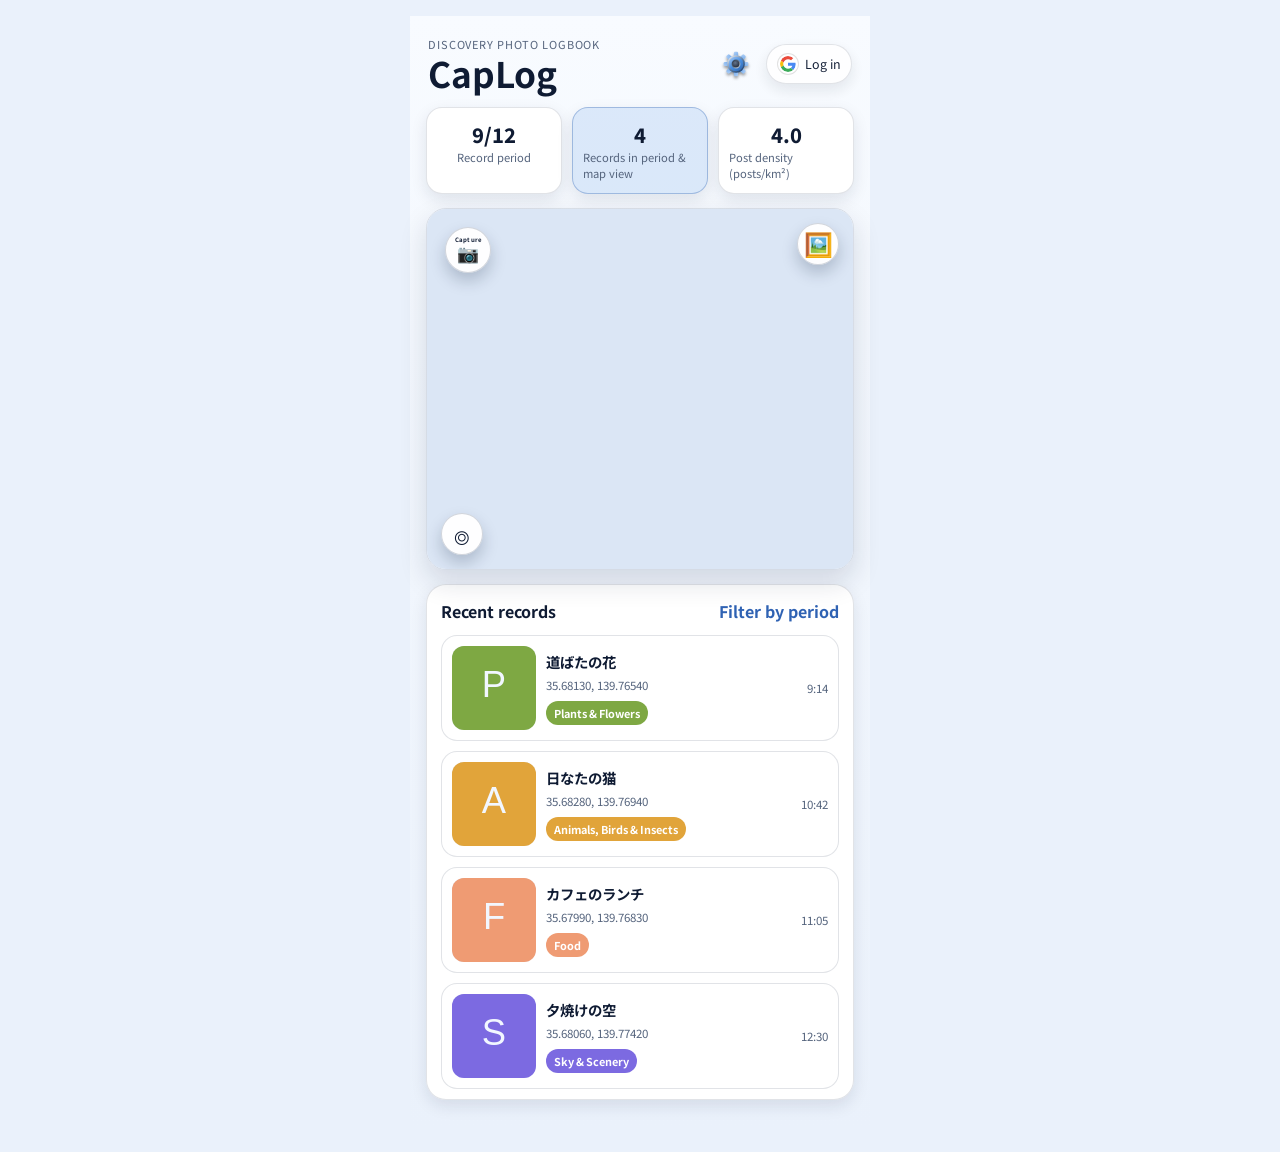
==== index.html @ c639ea31 "Add light/dark theme setting, 3D gear icon, and official Google logo - Colors moved into CSS variabl" ====
<!DOCTYPE html>
<html lang="ja">
  <head>
    <meta charset="UTF-8" />
    <meta name="viewport" content="width=device-width, initial-scale=1.0, maximum-scale=1.0, user-scalable=no, viewport-fit=cover" />
    <title>CapLog</title>
    <meta
      name="description"
      content="日常の発見をマップと写真で分類して残す"
    />
    <link rel="preconnect" href="https://fonts.googleapis.com" />
    <link rel="preconnect" href="https://fonts.gstatic.com" crossorigin />
    <link href="https://fonts.googleapis.com/css2?family=Noto+Sans+JP:wght@400;500;700;800&display=swap" rel="stylesheet" />
    <link
      rel="stylesheet"
      href="https://unpkg.com/leaflet@1.9.4/dist/leaflet.css"
      integrity="sha256-p4NxAoJBhIIN+hmNHrzRCf9tD/miZyoHS5obTRR9BMY="
      crossorigin=""
    />
    <link rel="stylesheet" href="styles.css" />
    <link rel="manifest" href="manifest.json" />
    <link rel="icon" type="image/png" sizes="32x32" href="icons/icon-32.png" />
    <link rel="apple-touch-icon" href="icons/icon-180.png" />
    <meta name="theme-color" content="#0a1220" />
    <script>
      // 選んだ配色を、画面が描かれる前に反映する（ちらつき防止）。app.js の設定からも使う
      window.caplogApplyTheme = function (pref) {
        var root = document.documentElement;
        if (pref === 'light' || pref === 'dark') root.setAttribute('data-theme', pref);
        else root.removeAttribute('data-theme');
        var dark = pref === 'dark' || (pref !== 'light' && window.matchMedia('(prefers-color-scheme: dark)').matches);
        var meta = document.querySelector('meta[name="theme-color"]');
        if (meta) meta.setAttribute('content', dark ? '#0a1220' : '#eaf1fb');
      };
      (function () {
        var pref = 'auto';
        try { pref = localStorage.getItem('caplog-theme') || 'auto'; } catch (e) {}
        window.caplogApplyTheme(pref);
        try {
          window.matchMedia('(prefers-color-scheme: dark)').addEventListener('change', function () {
            var p = 'auto';
            try { p = localStorage.getItem('caplog-theme') || 'auto'; } catch (e) {}
            window.caplogApplyTheme(p);
          });
        } catch (e) {}
      })();
    </script>
  </head>
  <body>
    <div class="app-shell">
      <header class="topbar">
        <div>
          <p class="eyebrow">発見撮影記録帳</p>
          <h1>CapLog</h1>
        </div>
        <div class="topbar-actions">
          <button id="settingsButton" class="icon-button" type="button" aria-label="設定を開く" title="設定">
            <svg class="gear" width="28" height="28" viewBox="0 0 24 24" aria-hidden="true">
              <defs>
                <linearGradient id="gearFace" gradientUnits="userSpaceOnUse" x1="4" y1="2" x2="20" y2="22">
                  <stop offset="0" style="stop-color: var(--gear-light)" />
                  <stop offset="0.5" style="stop-color: var(--gear-mid)" />
                  <stop offset="1" style="stop-color: var(--gear-dark)" />
                </linearGradient>
                <linearGradient id="gearRaised" gradientUnits="userSpaceOnUse" x1="6" y1="5" x2="18" y2="19">
                  <stop offset="0" stop-color="#ffffff" stop-opacity="0.85" />
                  <stop offset="1" stop-color="#000000" stop-opacity="0.35" />
                </linearGradient>
                <linearGradient id="gearSunken" gradientUnits="userSpaceOnUse" x1="9" y1="9" x2="15" y2="15">
                  <stop offset="0" stop-color="#000000" stop-opacity="0.5" />
                  <stop offset="1" stop-color="#ffffff" stop-opacity="0.7" />
                </linearGradient>
                <radialGradient id="gearHole" cx="0.4" cy="0.35" r="0.8">
                  <stop offset="0" style="stop-color: var(--gear-hole-light)" />
                  <stop offset="1" style="stop-color: var(--gear-hole-dark)" />
                </radialGradient>
              </defs>
              <g fill="url(#gearFace)">
                <rect x="10.2" y="1.4" width="3.6" height="5.4" rx="1.1" />
                <rect x="10.2" y="1.4" width="3.6" height="5.4" rx="1.1" transform="rotate(45 12 12)" />
                <rect x="10.2" y="1.4" width="3.6" height="5.4" rx="1.1" transform="rotate(90 12 12)" />
                <rect x="10.2" y="1.4" width="3.6" height="5.4" rx="1.1" transform="rotate(135 12 12)" />
                <rect x="10.2" y="1.4" width="3.6" height="5.4" rx="1.1" transform="rotate(180 12 12)" />
                <rect x="10.2" y="1.4" width="3.6" height="5.4" rx="1.1" transform="rotate(225 12 12)" />
                <rect x="10.2" y="1.4" width="3.6" height="5.4" rx="1.1" transform="rotate(270 12 12)" />
                <rect x="10.2" y="1.4" width="3.6" height="5.4" rx="1.1" transform="rotate(315 12 12)" />
                <circle cx="12" cy="12" r="7.6" />
              </g>
              <circle cx="12" cy="12" r="6.9" fill="none" stroke="url(#gearRaised)" stroke-width="1.2" />
              <circle cx="12" cy="12" r="3.3" fill="url(#gearHole)" stroke="url(#gearSunken)" stroke-width="1" />
            </svg>
          </button>
          <button id="googleLoginButton" class="google-button" type="button">
            <span class="google-mark" aria-label="Google logo">
              <svg class="google-mark-inner" viewBox="0 0 48 48" aria-hidden="true" focusable="false">
                <path fill="#EA4335" d="M24 9.5c3.54 0 6.71 1.22 9.21 3.6l6.85-6.85C35.9 2.38 30.47 0 24 0 14.62 0 6.51 5.38 2.56 13.22l7.98 6.19C12.43 13.72 17.74 9.5 24 9.5z" />
                <path fill="#4285F4" d="M46.98 24.55c0-1.57-.15-3.09-.38-4.55H24v9.02h12.94c-.58 2.96-2.26 5.48-4.78 7.18l7.73 6c4.51-4.18 7.09-10.36 7.09-17.65z" />
                <path fill="#FBBC05" d="M10.53 28.59c-.48-1.45-.76-2.99-.76-4.59s.27-3.14.76-4.59l-7.98-6.19C.92 16.46 0 20.12 0 24c0 3.88.92 7.54 2.56 10.78l7.97-6.19z" />
                <path fill="#34A853" d="M24 48c6.48 0 11.93-2.13 15.89-5.81l-7.73-6c-2.15 1.45-4.92 2.3-8.16 2.3-6.26 0-11.57-4.22-13.47-9.91l-7.98 6.19C6.51 42.62 14.62 48 24 48z" />
              </svg>
            </span>
            <span id="googleLoginText">ログイン</span>
          </button>
        </div>
      </header>

      <section class="summary-bar">
        <button id="dateRangeButton" class="summary-item summary-button" type="button" aria-label="期間を選択">
          <span id="dateRangeValue" class="value">9/12</span>
          <span class="label">記録期間</span>
        </button>
        <div class="summary-item accent">
          <span id="rangeCountValue" class="value">4</span>
          <span class="label">期間/地図中の数</span>
        </div>
        <div class="summary-item">
          <span id="densityValue" class="value">0.0</span>
          <span class="label">投稿密度 (件/km²)</span>
        </div>
      </section>

      <section class="map-panel">
        <div id="map" aria-label="発見マップ"></div>
        <button id="addRecordButton" class="fab" type="button" aria-label="新しい記録を追加" title="新しい記録を追加">
          <span id="addRecordLabel" class="fab-label" aria-hidden="true">撮影</span>
          <span class="fab-icon" aria-hidden="true">📷</span>
        </button>
        <button id="locateButton" class="locate-button" type="button" aria-label="現在地を表示" title="現在地を表示">
          <span aria-hidden="true">⌾</span>
        </button>
        <button id="albumButton" class="album-button" type="button" aria-label="アルバムから写真を選択" title="アルバムから写真を選択">
          <span aria-hidden="true">🖼️</span>
        </button>
        <input id="albumInput" class="hidden-file-input" type="file" accept="image/*" />
      </section>

      <section class="list-panel">
        <div class="section-header compact">
          <h2>最近の記録</h2>
          <button type="button" class="text-button">期間指定</button>
        </div>
        <div id="recordList" class="record-list" aria-live="polite"></div>
      </section>
    </div>

    <aside id="detailSheet" class="detail-sheet hidden" aria-live="polite" aria-label="記録詳細">
      <div class="detail-sheet-header">
        <button id="closeDetail" class="close-detail" type="button" aria-label="閉じる">×</button>
      </div>
      <img id="detailImage" class="detail-image" src="" alt="投稿の写真" />
      <div class="detail-content">
        <span id="detailCategoryBadge" class="record-badge detail-badge">カテゴリ</span>
        <h3 id="detailTitle">記録タイトル</h3>
        <p id="detailPlace" class="detail-place">場所</p>
        <div class="detail-meta">
          <span id="detailDate">2026/09/12</span>
          <span id="detailTime">12:30</span>
        </div>
        <p id="detailNotes" class="detail-notes">
          写真と位置情報を元に、投稿の種類と場所を記録しています。
        </p>
        <div class="detail-actions">
          <button id="editDetailButton" type="button" class="secondary-button">編集</button>
          <button id="deleteDetailButton" type="button" class="danger-button">削除</button>
        </div>
        <div id="detailEditForm" class="detail-edit-form hidden">
          <label class="field">
            <span id="detailCategoryLabel">種類</span>
            <select id="detailCategoryInput"></select>
          </label>
          <div class="datetime-location-row">
            <label class="field datetime-location-field">
              <span id="detailDateTimeLabel">撮影日時</span>
              <input id="detailDateTimeInput" type="datetime-local" />
            </label>
            <button id="useCurrentLocationForDetailButton" type="button" class="secondary-button datetime-location-button">現在位置を記録</button>
          </div>
          <p id="detailLocationStatusText" class="location-status hidden" role="status"></p>
          <div class="detail-edit-actions">
            <button id="updateDetailButton" type="button" class="primary-button">更新</button>
            <button id="cancelDetailEditButton" type="button" class="secondary-button">キャンセル</button>
          </div>
        </div>
      </div>
    </aside>

    <div id="recordModal" class="record-modal hidden" aria-modal="true" role="dialog" aria-labelledby="recordModalTitle">
      <div class="record-modal-card">
        <div class="record-modal-header">
          <h3 id="recordModalTitle">新しい投稿</h3>
          <button id="closeRecordModal" type="button" class="close-detail" aria-label="閉じる">×</button>
        </div>

        <form id="recordForm" class="record-form">
          <label class="field">
            <span>写真</span>
            <input id="photoInput" type="file" accept="image/*" capture="environment" />
            <img id="photoPreview" class="photo-preview hidden" src="" alt="撮影した写真のサムネイル" />
            <p id="locationHintText" class="location-hint">正確な位置情報が必要な場合は、端末のカメラアプリで撮影してから、地図上の🖼️ボタン(アルバムから選択)でその写真を選んでください。</p>
          </label>

          <label class="field">
            <span>種類</span>
            <select id="recordCategory">
              <option value="">種類を選択</option>
              <option value="plant">植物・花</option>
              <option value="animal">動物・鳥・虫</option>
              <option value="building">建物・看板</option>
              <option value="food">食べ物</option>
              <option value="vehicle">乗り物</option>
              <option value="scenery">空・風景</option>
              <option value="item">道具・小物</option>
            </select>
          </label>

          <div class="datetime-location-row">
            <label class="field datetime-location-field">
              <span>撮影日時</span>
              <input id="recordDateTime" type="datetime-local" />
            </label>
            <button id="useCurrentLocationForRecordButton" type="button" class="secondary-button datetime-location-button hidden">現在位置を記録</button>
          </div>
          <p id="locationStatusText" class="location-status hidden" role="status"></p>

          <div class="field">
            <span>保存先</span>
            <div class="drive-pill">Google Drive の CapLog フォルダー</div>
          </div>

          <button id="saveRecordButton" type="submit" class="primary-button">Drive に保存</button>
        </form>
      </div>
    </div>

    <div id="accountModal" class="record-modal hidden" aria-modal="true" role="dialog" aria-labelledby="accountModalTitle">
      <div class="record-modal-card">
        <div class="record-modal-header">
          <h3 id="accountModalTitle">アカウント</h3>
          <button id="closeAccountModal" type="button" class="close-detail" aria-label="閉じる">×</button>
        </div>

        <p id="accountModalEmail" class="account-email"></p>

        <div class="account-actions">
          <button id="switchAccountButton" type="button" class="secondary-button">アカウントを切り替え</button>
          <button id="signOutButton" type="button" class="danger-button">ログアウト</button>
        </div>
      </div>
    </div>

    <div id="dateRangeModal" class="record-modal hidden" aria-modal="true" role="dialog" aria-labelledby="dateRangeTitle">
      <div class="record-modal-card">
        <div class="record-modal-header">
          <h3 id="dateRangeTitle">期間を選択</h3>
          <button id="closeDateRangeModal" type="button" class="close-detail" aria-label="閉じる">×</button>
        </div>

        <form id="dateRangeForm" class="record-form">
          <label class="field">
            <span>開始日</span>
            <input id="startDateInput" type="text" inputmode="numeric" readonly aria-label="開始日" />
            <div id="startCalendar" class="date-calendar hidden" role="dialog" aria-label="開始日のカレンダー"></div>
          </label>

          <label class="field">
            <span>終了日</span>
            <input id="endDateInput" type="text" inputmode="numeric" readonly aria-label="終了日" />
            <div id="endCalendar" class="date-calendar hidden" role="dialog" aria-label="終了日のカレンダー"></div>
          </label>

          <button type="submit" class="primary-button">この期間で表示</button>
        </form>
      </div>
    </div>

    <div id="settingsModal" class="record-modal hidden" aria-modal="true" role="dialog" aria-labelledby="settingsTitle">
      <div class="record-modal-card settings-card">
        <div class="record-modal-header">
          <div>
            <p class="eyebrow">CapLog</p>
            <h3 id="settingsTitle">設定</h3>
          </div>
          <button id="closeSettingsModal" type="button" class="close-detail" aria-label="設定を閉じる">×</button>
        </div>

        <section class="settings-section language-section" aria-labelledby="languageSettingsTitle">
          <div class="section-header compact">
            <h4 id="languageSettingsTitle">言語/Language</h4>
            <select id="languageSelect" class="language-select" aria-label="言語/Language">
              <option value="ja">日本語</option>
              <option value="en">English</option>
            </select>
          </div>
        </section>

        <section class="settings-section" aria-labelledby="themeSettingsTitle">
          <div class="section-header compact">
            <h4 id="themeSettingsTitle">画面の配色</h4>
            <select id="themeSelect" class="language-select" aria-label="画面の配色">
              <option value="auto">自動（端末の設定に合わせる）</option>
              <option value="light">ライト</option>
              <option value="dark">ダーク</option>
            </select>
          </div>
        </section>

        <section class="settings-section" aria-labelledby="categorySettingsTitle">
          <div class="section-header compact">
            <h4 id="categorySettingsTitle">投稿の種類</h4>
            <span id="categoryCount" class="settings-count">7種類</span>
          </div>
          <div id="settingsCategoryList" class="settings-category-list"></div>
        </section>

        <form id="categoryForm" class="category-form">
          <label class="field">
            <span>新しい種類</span>
            <input id="categoryNameInput" type="text" maxlength="20" placeholder="例：段ボール" required />
          </label>
          <label class="color-field">
            <span>色</span>
            <input id="categoryColorInput" type="color" value="#4a8fe0" />
          </label>
          <button type="submit" class="primary-button">種類を追加</button>
        </form>

        <section class="settings-section install-section" aria-labelledby="installSettingsTitle">
          <h4 id="installSettingsTitle">デバイスへのインストール方法</h4>
          <p id="installDescription" class="install-description">下のQRコードをスマートフォンで読み取ってアクセスしてください。</p>
          <div class="qr-wrap">
            <img id="installQrCode" class="install-qr" src="" alt="アクセス先のQRコード" />
          </div>
          <p id="installUrl" class="install-url"></p>
          <div class="install-guide">
            <div class="install-guide-item">
              <strong id="androidInstallTitle">Android</strong>
              <p id="androidInstallText">Chromeでアクセスし、メニューから「ホーム画面に追加」または「アプリをインストール」を選択してください。</p>
            </div>
            <div class="install-guide-item">
              <strong id="iosInstallTitle">iPhone / iPad</strong>
              <p id="iosInstallText">Safariでアクセスし、共有ボタンから「ホーム画面に追加」を選択してください。</p>
            </div>
          </div>
        </section>
      </div>
    </div>

    <script src="https://accounts.google.com/gsi/client" async defer></script>
    <script
      src="https://unpkg.com/leaflet@1.9.4/dist/leaflet.js"
      integrity="sha256-20nQCchB9co0qIjJZRGuk2/Z9VM+kNiyxNV1lvTlZBo="
      crossorigin=""
    ></script>
    <script src="https://cdn.jsdelivr.net/npm/exifr@7.1.3/dist/lite.umd.js"></script>
    <script src="app.js"></script>
  </body>
</html>
---- styles.css ----
:root {
  --page-top: #eaf1fb;
  --page-bottom: #f6f9fd;
  --shell-top: #f8fbff;
  --shell-bottom: #eaf1fb;
  --surface: #ffffff;
  --surface-glass: rgba(255, 255, 255, 0.97);
  --input-bg: #eef3fa;
  --panel: #ffffff;
  --panel-strong: #e6edf8;
  --panel-accent: rgba(74, 143, 224, 0.16);
  --panel-accent-line: rgba(47, 98, 179, 0.35);
  --map-bg: #dbe6f5;
  --float-bg: rgba(255, 255, 255, 0.96);
  --float-line: rgba(15, 30, 60, 0.18);
  --float-hover: #cfe1fa;
  --float-shadow: 0 8px 16px rgba(15, 30, 60, 0.22);
  --photo-a: #d3e0f3;
  --photo-b: #eaf1fb;
  --link: #2f62b3;
  --close-bg: rgba(15, 30, 60, 0.08);
  --text: #0f1b33;
  --muted: #55647d;
  --line: rgba(15, 30, 60, 0.12);
  --green: #4a8fe0;
  --green-strong: #2f62b3;
  --green-soft: rgba(74, 143, 224, 0.22);
  --shadow: 0 12px 28px rgba(15, 30, 60, 0.14);
  --shadow-sm: 0 6px 16px rgba(15, 30, 60, 0.1);
  --sheet-shadow: 0 -14px 32px rgba(15, 30, 60, 0.22);
  --danger: #c4472f;
  --amber: #9a6500;
  --gear-light: #d6e8ff;
  --gear-mid: #4a8fe0;
  --gear-dark: #1f4f94;
  --gear-hole-light: #64748b;
  --gear-hole-dark: #111827;
  --scheme: light;
  --panel-radius: 20px;
  color-scheme: light dark;
}

/* 配色は、設定で「ライト」「ダーク」を選ぶとその配色に固定（data-theme）。「自動」は端末の設定に従う。
   ダークの色は2か所に同じものを書く必要があるので、変えるときは両方そろえる */
:root[data-theme='light'] {
  color-scheme: light;
}

:root[data-theme='dark'] {
  color-scheme: dark;
  --page-top: #0a1220;
  --page-bottom: #10203a;
  --shell-top: #0e1a2e;
  --shell-bottom: #0a1220;
  --surface: #14213a;
  --surface-glass: rgba(20, 33, 58, 0.97);
  --input-bg: #0a1220;
  --panel: rgba(26, 42, 71, 0.96);
  --panel-strong: #1a2a47;
  --panel-accent: rgba(47, 98, 179, 0.48);
  --panel-accent-line: rgba(96, 160, 240, 0.36);
  --map-bg: #203457;
  --float-bg: rgba(20, 33, 58, 0.94);
  --float-line: rgba(200, 220, 255, 0.2);
  --float-hover: #2f62b3;
  --float-shadow: 0 10px 20px rgba(0, 0, 0, 0.32);
  --photo-a: #2a4270;
  --photo-b: #12203a;
  --link: #8ec1ff;
  --close-bg: rgba(210, 225, 250, 0.1);
  --text: #f2f7ff;
  --muted: #9fb3d1;
  --line: rgba(200, 220, 255, 0.14);
  --green: #4a8fe0;
  --green-strong: #2f62b3;
  --green-soft: rgba(74, 143, 224, 0.3);
  --shadow: 0 18px 38px rgba(0, 0, 0, 0.28);
  --shadow-sm: 0 8px 20px rgba(0, 0, 0, 0.2);
  --sheet-shadow: 0 -22px 40px rgba(0, 0, 0, 0.42);
  --danger: #e56d53;
  --amber: #e1a43a;
  --gear-light: #eaf3ff;
  --gear-mid: #6aa9f0;
  --gear-dark: #2f62b3;
  --gear-hole-light: #94a3b8;
  --gear-hole-dark: #0b1220;
  --scheme: dark;
}

@media (prefers-color-scheme: dark) {
  :root:not([data-theme]) {
    --page-top: #0a1220;
    --page-bottom: #10203a;
    --shell-top: #0e1a2e;
    --shell-bottom: #0a1220;
    --surface: #14213a;
    --surface-glass: rgba(20, 33, 58, 0.97);
    --input-bg: #0a1220;
    --panel: rgba(26, 42, 71, 0.96);
    --panel-strong: #1a2a47;
    --panel-accent: rgba(47, 98, 179, 0.48);
    --panel-accent-line: rgba(96, 160, 240, 0.36);
    --map-bg: #203457;
    --float-bg: rgba(20, 33, 58, 0.94);
    --float-line: rgba(200, 220, 255, 0.2);
    --float-hover: #2f62b3;
    --float-shadow: 0 10px 20px rgba(0, 0, 0, 0.32);
    --photo-a: #2a4270;
    --photo-b: #12203a;
    --link: #8ec1ff;
    --close-bg: rgba(210, 225, 250, 0.1);
    --text: #f2f7ff;
    --muted: #9fb3d1;
    --line: rgba(200, 220, 255, 0.14);
    --green: #4a8fe0;
    --green-strong: #2f62b3;
    --green-soft: rgba(74, 143, 224, 0.3);
    --shadow: 0 18px 38px rgba(0, 0, 0, 0.28);
    --shadow-sm: 0 8px 20px rgba(0, 0, 0, 0.2);
    --sheet-shadow: 0 -22px 40px rgba(0, 0, 0, 0.42);
    --danger: #e56d53;
    --amber: #e1a43a;
    --gear-light: #eaf3ff;
    --gear-mid: #6aa9f0;
    --gear-dark: #2f62b3;
    --gear-hole-light: #94a3b8;
    --gear-hole-dark: #0b1220;
    --scheme: dark;
  }
}

* {
  box-sizing: border-box;
}

html {
  background: linear-gradient(180deg, var(--page-top) 0%, var(--page-bottom) 100%);
  overflow-x: hidden;
}

body {
  margin: 0;
  font-family: "Noto Sans JP", sans-serif;
  background: var(--page-top);
  color: var(--text);
  overflow-x: hidden;
}

button {
  font: inherit;
}

.app-shell {
  width: min(100%, 460px);
  min-height: 100vh;
  margin: 0 auto;
  padding: max(16px, env(safe-area-inset-top)) 16px max(28px, env(safe-area-inset-bottom));
  background: linear-gradient(180deg, var(--shell-top) 0%, var(--shell-bottom) 100%);
  display: flex;
  flex-direction: column;
  gap: 14px;
}

.app-shell > * {
  /* Flex items default to min-width: auto, which lets a child's own
     content (e.g. nested grid text) force it wider than the viewport
     instead of shrinking to fit. */
  min-width: 0;
}

.topbar {
  min-width: 0;
  display: grid;
  grid-template-columns: minmax(0, 1fr) minmax(0, auto);
  align-items: center;
  padding: 4px 2px 0;
}

.topbar > div:first-child {
  min-width: 0;
}

.topbar-actions {
  min-width: 0;
  flex: 0 1 auto;
  display: flex;
  align-items: center;
  gap: 8px;
}

.icon-button {
  width: 44px;
  height: 44px;
  border: none;
  border-radius: 0;
  background: transparent;
  color: var(--text);
  font-size: 1.2rem;
  line-height: 1;
  cursor: pointer;
}

/* 歯車アイコンの立体感（影）と、押した時の回転 */
.gear {
  display: block;
  margin: 0 auto;
  filter: drop-shadow(0 2px 1.5px rgba(0, 0, 0, 0.4));
  transition: transform 0.4s ease;
}

.icon-button:hover .gear,
.icon-button:focus-visible .gear {
  transform: rotate(45deg);
}

@media (prefers-reduced-motion: reduce) {
  .gear {
    transition: none;
  }
}

.icon-button:hover,
.icon-button:focus-visible {
  background: transparent;
  color: var(--link);
}

.eyebrow {
  margin: 0;
  font-size: 11px;
  letter-spacing: 0.08em;
  color: var(--muted);
  text-transform: uppercase;
}

h1 {
  min-width: 0;
  white-space: nowrap;
  margin: 2px 0 0;
  font-size: clamp(1.45rem, 4vw, 2.2rem);
  line-height: 1.1;
}

.google-button {
  flex: 0 1 auto;
  min-width: 0;
  border: 1px solid var(--line);
  background: var(--surface);
  color: var(--text);
  border-radius: 999px;
  padding: 8px 10px;
  display: inline-flex;
  align-items: center;
  gap: 6px;
  font-size: 0.78rem;
  white-space: nowrap;
  box-shadow: var(--shadow-sm);
}

#googleLoginText {
  min-width: 0;
  overflow: hidden;
  text-overflow: ellipsis;
}

.google-mark {
  width: 22px;
  height: 22px;
  display: inline-flex;
  align-items: center;
  justify-content: center;
  border-radius: 50%;
}

/* Google 公式の「G」ロゴ。暗い配色でも見えるように白い丸の上に置く */
.google-mark-inner {
  width: 100%;
  height: 100%;
  padding: 3px;
  border-radius: 50%;
  background: #fff;
  box-shadow: inset 0 0 0 1px rgba(0, 0, 0, 0.12);
}

.summary-bar {
  display: grid;
  grid-template-columns: repeat(3, minmax(0, 1fr));
  gap: 10px;
}

.summary-item {
  background: var(--panel);
  border: 1px solid var(--line);
  border-radius: 16px;
  padding: 12px 10px;
  display: flex;
  flex-direction: column;
  align-items: center;
  box-shadow: var(--shadow-sm);
}

.summary-button {
  border: 1px solid var(--line);
  background: var(--panel);
  color: var(--text);
  cursor: pointer;
}

.summary-item.accent {
  background: var(--panel-accent);
  border-color: var(--panel-accent-line);
}

.value {
  font-size: 1.25rem;
  font-weight: 800;
}

.label {
  font-size: 0.7rem;
  color: var(--muted);
}

.map-panel {
  position: relative;
  border-radius: var(--panel-radius);
  overflow: hidden;
  box-shadow: var(--shadow);
  border: 1px solid var(--line);
  min-height: 360px;
}

#map {
  height: 360px;
  width: 100%;
  background: var(--map-bg);
}

.leaflet-control-attribution {
  font-size: 10px;
}

.fab {
  position: absolute;
  left: 18px;
  top: 18px;
  width: 46px;
  height: 46px;
  border: 1px solid var(--float-line);
  border-radius: 50%;
  background: var(--float-bg);
  color: var(--text);
  line-height: 1;
  display: flex;
  flex-direction: column;
  align-items: center;
  justify-content: center;
  gap: 1px;
  padding: 0;
  box-shadow: var(--float-shadow);
  z-index: 500;
}

.fab-label {
  font-size: 6px;
  font-weight: 700;
  line-height: 1;
  letter-spacing: 0.01em;
  white-space: nowrap;
}

.fab-icon {
  display: block;
  font-size: 1.1rem;
  line-height: 1;
}

.fab:hover,
.fab:focus-visible {
  background: var(--float-hover);
}

.locate-button {
  position: absolute;
  left: 14px;
  bottom: 14px;
  width: 42px;
  height: 42px;
  border: 1px solid var(--float-line);
  border-radius: 50%;
  background: var(--float-bg);
  color: var(--text);
  font-size: 1.6rem;
  line-height: 1;
  display: flex;
  align-items: center;
  justify-content: center;
  padding: 0;
  box-shadow: var(--float-shadow);
  z-index: 500;
}

.locate-button:hover,
.locate-button:focus-visible {
  background: var(--float-hover);
}

.album-button {
  position: absolute;
  right: 14px;
  top: 14px;
  width: 42px;
  height: 42px;
  border: 1px solid var(--float-line);
  border-radius: 50%;
  background: var(--float-bg);
  color: var(--text);
  font-size: 1.45rem;
  line-height: 1;
  display: flex;
  align-items: center;
  justify-content: center;
  padding: 0;
  box-shadow: var(--float-shadow);
  z-index: 500;
}

.album-button:hover,
.album-button:focus-visible {
  background: var(--float-hover);
}

.hidden-file-input {
  display: none;
}

.list-panel {
  background: var(--surface-glass);
  border: 1px solid var(--line);
  border-radius: var(--panel-radius);
  padding: 14px 14px 10px;
  box-shadow: var(--shadow-sm);
}

.section-header {
  display: flex;
  justify-content: space-between;
  align-items: center;
  margin-bottom: 10px;
}

.section-header h2 {
  margin: 0;
  font-size: 1rem;
}

.compact {
  margin-bottom: 12px;
}

.text-button {
  border: none;
  background: transparent;
  color: var(--link);
  font-weight: 700;
  padding: 0;
}

.color-dot {
  width: 10px;
  height: 10px;
  border-radius: 50%;
  display: inline-block;
}

.record-list {
  display: flex;
  flex-direction: column;
  gap: 10px;
}

.record-item {
  background: var(--surface);
  border: 1px solid var(--line);
  border-radius: 16px;
  padding: 10px;
  display: grid;
  grid-template-columns: 84px 1fr auto;
  gap: 10px;
  align-items: center;
}

.record-photo {
  width: 84px;
  height: 84px;
  border-radius: 12px;
  object-fit: cover;
  background: linear-gradient(135deg, var(--photo-a), var(--photo-b));
}

.photo-preview {
  display: block;
  width: 100%;
  max-height: 220px;
  margin-top: 6px;
  border-radius: 14px;
  object-fit: cover;
  border: 1px solid var(--line);
}

.photo-preview.hidden {
  display: none;
}

.location-status {
  margin: 8px 0 0;
  font-size: 0.74rem;
  line-height: 1.5;
  color: var(--muted);
}

.location-status.error {
  color: var(--danger);
}

.location-status.approximate {
  color: var(--amber);
}

.location-status.hidden {
  display: none;
}

.location-hint {
  margin: 6px 0 0;
  font-size: 0.68rem;
  line-height: 1.5;
  color: var(--muted);
  opacity: 0.85;
}

.record-main {
  min-width: 0;
}

.record-title {
  margin: 0 0 5px;
  font-size: 0.9rem;
  font-weight: 700;
}

.record-meta,
.record-time {
  color: var(--muted);
  font-size: 0.72rem;
}

.record-time {
  text-align: right;
}

.record-badge {
  display: inline-flex;
  align-items: center;
  padding: 4px 8px;
  border-radius: 999px;
  margin-top: 8px;
  font-size: 0.68rem;
  font-weight: 700;
  color: #fff;
}

.custom-marker {
  position: relative;
  display: flex;
  align-items: center;
  justify-content: center;
  width: 22px;
  height: 22px;
  border-radius: 50%;
  border: 2px solid rgba(255, 255, 255, 0.9);
  box-shadow: 0 10px 16px rgba(10, 18, 32, 0.18);
  color: white;
  font-size: 0.7rem;
  font-weight: 700;
}

.leaflet-popup-content-wrapper,
.leaflet-popup-tip {
  background: var(--surface-glass);
  color: var(--text);
  box-shadow: var(--shadow);
}

.record-popup {
  min-width: 180px;
  max-width: 220px;
  font-family: "Noto Sans JP", sans-serif;
}

.record-popup img {
  width: 100%;
  height: 110px;
  object-fit: cover;
  border-radius: 10px;
  margin-bottom: 8px;
  display: block;
}

.record-popup h4 {
  margin: 0 0 4px;
  font-size: 0.82rem;
}

.record-popup p {
  margin: 0;
  font-size: 0.7rem;
  color: var(--muted);
}

.popup-detail-button {
  width: 100%;
  margin-top: 10px;
  border: none;
  border-radius: 10px;
  background: linear-gradient(135deg, var(--green), var(--green-strong));
  color: white;
  padding: 8px 10px;
  font-weight: 700;
  font-size: 0.72rem;
}

.detail-sheet {
  position: fixed;
  left: 50%;
  bottom: 0;
  transform: translateX(-50%);
  width: min(100%, 460px);
  background: var(--surface-glass);
  border-radius: 24px 24px 0 0;
  box-shadow: var(--sheet-shadow);
  border: 1px solid var(--line);
  z-index: 1100;
  overflow: hidden;
}

.record-modal {
  position: fixed;
  inset: 0;
  background: rgba(0, 0, 0, 0.62);
  display: flex;
  align-items: flex-end;
  justify-content: center;
  z-index: 1200;
}

.record-modal.hidden,
.detail-sheet.hidden {
  display: none;
}

.record-modal-card {
  width: min(100%, 460px);
  background: var(--surface);
  border-radius: 24px 24px 0 0;
  padding: 16px 16px 30px;
  box-shadow: var(--sheet-shadow);
}

.settings-card {
  max-height: min(86vh, 720px);
  overflow-y: auto;
}

.settings-card .eyebrow {
  margin-bottom: 2px;
}

.settings-card h3 {
  margin: 0;
}

.settings-section {
  border-top: 1px solid var(--line);
  padding-top: 14px;
}

.language-section {
  margin-top: 16px;
}

.language-select {
  width: auto;
  border: 1px solid var(--line);
  border-radius: 8px;
  background: var(--input-bg);
  color: var(--text);
  padding: 7px 10px;
  color-scheme: var(--scheme);
}

.install-section h4 {
  margin: 0;
  font-size: 0.95rem;
}

.install-description,
.install-url,
.install-guide-item p {
  color: var(--muted);
  font-size: 0.75rem;
  line-height: 1.55;
}

.install-description {
  margin: 8px 0 12px;
}

.qr-wrap {
  width: 168px;
  height: 168px;
  margin: 0 auto;
  padding: 8px;
  border-radius: 12px;
  background: #fff;
}

.install-qr {
  display: block;
  width: 100%;
  height: 100%;
  object-fit: contain;
}

.install-url {
  margin: 8px 0 14px;
  overflow-wrap: anywhere;
  text-align: center;
}

.install-guide {
  display: grid;
  gap: 10px;
}

.install-guide-item {
  padding: 10px 12px;
  border: 1px solid var(--line);
  border-radius: 12px;
  background: var(--input-bg);
}

.install-guide-item strong {
  color: var(--text);
  font-size: 0.8rem;
}

.install-guide-item p {
  margin: 4px 0 0;
}

.settings-section h4 {
  margin: 0;
  font-size: 0.95rem;
}

.settings-count {
  color: var(--muted);
  font-size: 0.72rem;
}

.settings-category-list {
  display: grid;
  gap: 8px;
}

.settings-category-item {
  display: flex;
  align-items: center;
  gap: 10px;
  padding: 10px 12px;
  border: 1px solid var(--line);
  border-radius: 12px;
  background: var(--input-bg);
}

.settings-category-item .color-dot {
  flex: 0 0 auto;
}

.settings-category-item.editing {
  display: grid;
  grid-template-columns: minmax(0, 1fr) auto;
}

.category-edit-input {
  min-width: 0;
  width: 100%;
  border: 1px solid var(--line);
  border-radius: 8px;
  background: var(--surface);
  color: var(--text);
  padding: 8px 10px;
  font: inherit;
}

.category-edit-color {
  width: 38px;
  height: 36px;
  padding: 3px;
  border: 1px solid var(--line);
  border-radius: 8px;
  background: var(--input-bg);
}

.category-edit-actions {
  grid-column: 1 / -1;
  display: flex;
  justify-content: flex-end;
  gap: 6px;
}

.category-edit-actions button {
  border: 1px solid var(--line);
  border-radius: 8px;
  background: var(--panel-strong);
  color: var(--text);
  padding: 6px 10px;
  font-size: 0.72rem;
  cursor: pointer;
}

.category-edit-actions .category-edit-save {
  background: #2f9b62;
  color: #fff;
}

.category-edit-actions .category-edit-delete {
  background: #a8443d;
  color: #fff;
  border-color: rgba(255, 170, 160, 0.28);
}

.settings-category-name {
  flex: 1;
  font-size: 0.82rem;
  font-weight: 700;
}

.category-form {
  display: grid;
  grid-template-columns: 1fr auto;
  gap: 10px;
  margin-top: 16px;
  padding-top: 16px;
  border-top: 1px solid var(--line);
}

.category-form .primary-button {
  grid-column: 1 / -1;
}

.color-field {
  display: flex;
  flex-direction: column;
  gap: 6px;
  color: var(--muted);
  font-size: 0.8rem;
}

.color-field input {
  width: 58px;
  height: 44px;
  padding: 4px;
  border: 1px solid var(--line);
  border-radius: 10px;
  background: var(--input-bg);
}

.record-modal-header {
  display: flex;
  justify-content: space-between;
  align-items: center;
  margin-bottom: 16px;
}

.record-modal-header h3 {
  margin: 0;
  font-size: 1.1rem;
}

.record-form {
  display: flex;
  flex-direction: column;
  gap: 12px;
}

.account-email {
  margin: 0 0 16px;
  color: var(--muted);
  font-size: 0.82rem;
  overflow-wrap: anywhere;
}

.account-actions {
  display: flex;
  flex-direction: column;
  gap: 8px;
}

.field {
  display: flex;
  flex-direction: column;
  gap: 6px;
  font-size: 0.8rem;
  color: var(--muted);
}

.field input,
.field select {
  width: 100%;
  border: 1px solid var(--line);
  border-radius: 12px;
  background: var(--input-bg);
  color: var(--text);
  color-scheme: var(--scheme);
  accent-color: var(--green);
  padding: 12px 14px;
  font-family: inherit;
  /* iOS Safari auto-zooms into any input/select with a computed font-size
     under 16px, so this can't just inherit the 0.8rem .field size. */
  font-size: 16px;
}

.date-calendar {
  margin-top: 6px;
  padding: 12px;
  border: 1px solid rgba(96, 160, 240, 0.34);
  border-radius: 14px;
  background: var(--input-bg);
  color: var(--text);
  box-shadow: var(--shadow);
}

.date-calendar.hidden {
  display: none;
}

.calendar-header,
.calendar-weekdays,
.calendar-grid {
  display: grid;
  grid-template-columns: repeat(7, minmax(0, 1fr));
  gap: 4px;
}

.calendar-header {
  grid-template-columns: auto 1fr auto;
  align-items: center;
  margin-bottom: 10px;
}

.calendar-title {
  text-align: center;
  font-size: 0.82rem;
  font-weight: 800;
}

.calendar-nav,
.calendar-day {
  border: none;
  color: var(--text);
  background: transparent;
  border-radius: 8px;
  cursor: pointer;
}

.calendar-nav {
  width: 30px;
  height: 30px;
  color: var(--link);
  font-size: 1.1rem;
}

.calendar-nav:hover,
.calendar-day:hover {
  background: rgba(74, 143, 224, 0.26);
}

.calendar-weekdays {
  margin-bottom: 4px;
  color: var(--muted);
  font-size: 0.65rem;
  text-align: center;
}

.calendar-day {
  min-height: 32px;
  font-size: 0.75rem;
}

.calendar-day.selected {
  background: #4a8fe0;
  color: #fff;
  font-weight: 800;
}

.drive-pill {
  background: var(--green-soft);
  border: 1px solid rgba(43, 156, 106, 0.14);
  border-radius: 12px;
  padding: 12px 14px;
  color: var(--green-strong);
  font-weight: 700;
}

.primary-button {
  margin-top: 6px;
  border: none;
  border-radius: 14px;
  background: linear-gradient(135deg, var(--green), var(--green-strong));
  color: white;
  font-weight: 800;
  padding: 14px 18px;
}

.detail-sheet-header {
  display: flex;
  justify-content: flex-end;
  padding: 10px 12px 0;
}

.close-detail {
  width: 32px;
  height: 32px;
  border: none;
  border-radius: 50%;
  background: var(--close-bg);
  font-size: 1.4rem;
  line-height: 1;
  color: var(--text);
}

.detail-image {
  display: block;
  width: calc(100% - 24px);
  margin: 8px auto 0;
  height: 220px;
  border-radius: 18px;
  object-fit: cover;
}

.detail-content {
  padding: 14px 16px 26px;
}

.detail-badge {
  margin-top: 0;
}

.detail-content h3 {
  margin: 10px 0 6px;
  font-size: 1.2rem;
}

.detail-place {
  margin: 0;
  color: var(--muted);
  font-size: 0.82rem;
}

.detail-meta {
  display: flex;
  justify-content: space-between;
  gap: 8px;
  margin-top: 12px;
  color: var(--muted);
  font-size: 0.75rem;
}

.detail-notes {
  margin-top: 14px;
  font-size: 0.82rem;
  line-height: 1.6;
  color: var(--text);
}

.detail-actions,
.detail-edit-actions {
  display: flex;
  gap: 8px;
  margin-top: 16px;
}

.detail-actions button,
.detail-edit-actions button {
  flex: 1;
}

.secondary-button,
.danger-button {
  border: 1px solid var(--line);
  border-radius: 12px;
  padding: 11px 14px;
  color: var(--text);
  font-weight: 700;
  cursor: pointer;
}

.secondary-button {
  background: var(--panel-strong);
}

.danger-button {
  background: #a8443d;
  color: #fff;
  border-color: rgba(255, 170, 160, 0.28);
}

.detail-edit-form {
  margin-top: 16px;
  padding-top: 16px;
  border-top: 1px solid var(--line);
}

/* Grid rather than flex: minmax(0, 1fr) forces the datetime column to give
   way to the button no matter how wide iOS Safari decides the native
   datetime-local control "wants" to be (its intrinsic width was overflowing
   the flex version and rendering underneath the button on real devices). */
.datetime-location-row {
  display: grid;
  grid-template-columns: minmax(0, 1fr) auto;
  align-items: end;
  gap: 8px;
}

.datetime-location-field {
  min-width: 0;
  overflow: hidden;
}

.datetime-location-field input {
  /* Font-size stays at the 16px .field input default - anything smaller
     makes iOS Safari auto-zoom the page when this field is focused. */
  display: block;
  width: 100%;
  min-width: 0;
  max-width: 100%;
  min-height: 44px;
  padding: 10px 6px;
  -webkit-appearance: none;
  appearance: none;
}

.datetime-location-field input::-webkit-date-and-time-value {
  text-align: left;
  min-height: 1.2em;
}

.datetime-location-button {
  white-space: nowrap;
  padding: 10px 12px;
  font-size: 0.72rem;
}

.datetime-location-button.hidden {
  display: none;
}

.detail-edit-form.hidden {
  display: none;
}

.leaflet-container {
  font: inherit;
}

@media (min-width: 500px) {
  body {
    padding: 16px 0 24px;
  }
}

@media (max-width: 380px) {
  h1 {
    font-size: 1.55rem;
  }

  .topbar-actions {
    gap: 4px;
  }

  .icon-button {
    width: 40px;
    height: 40px;
  }

  .google-button {
    padding: 7px 8px;
    gap: 5px;
    font-size: 0.72rem;
  }

  .google-mark {
    width: 20px;
    height: 20px;
  }
}
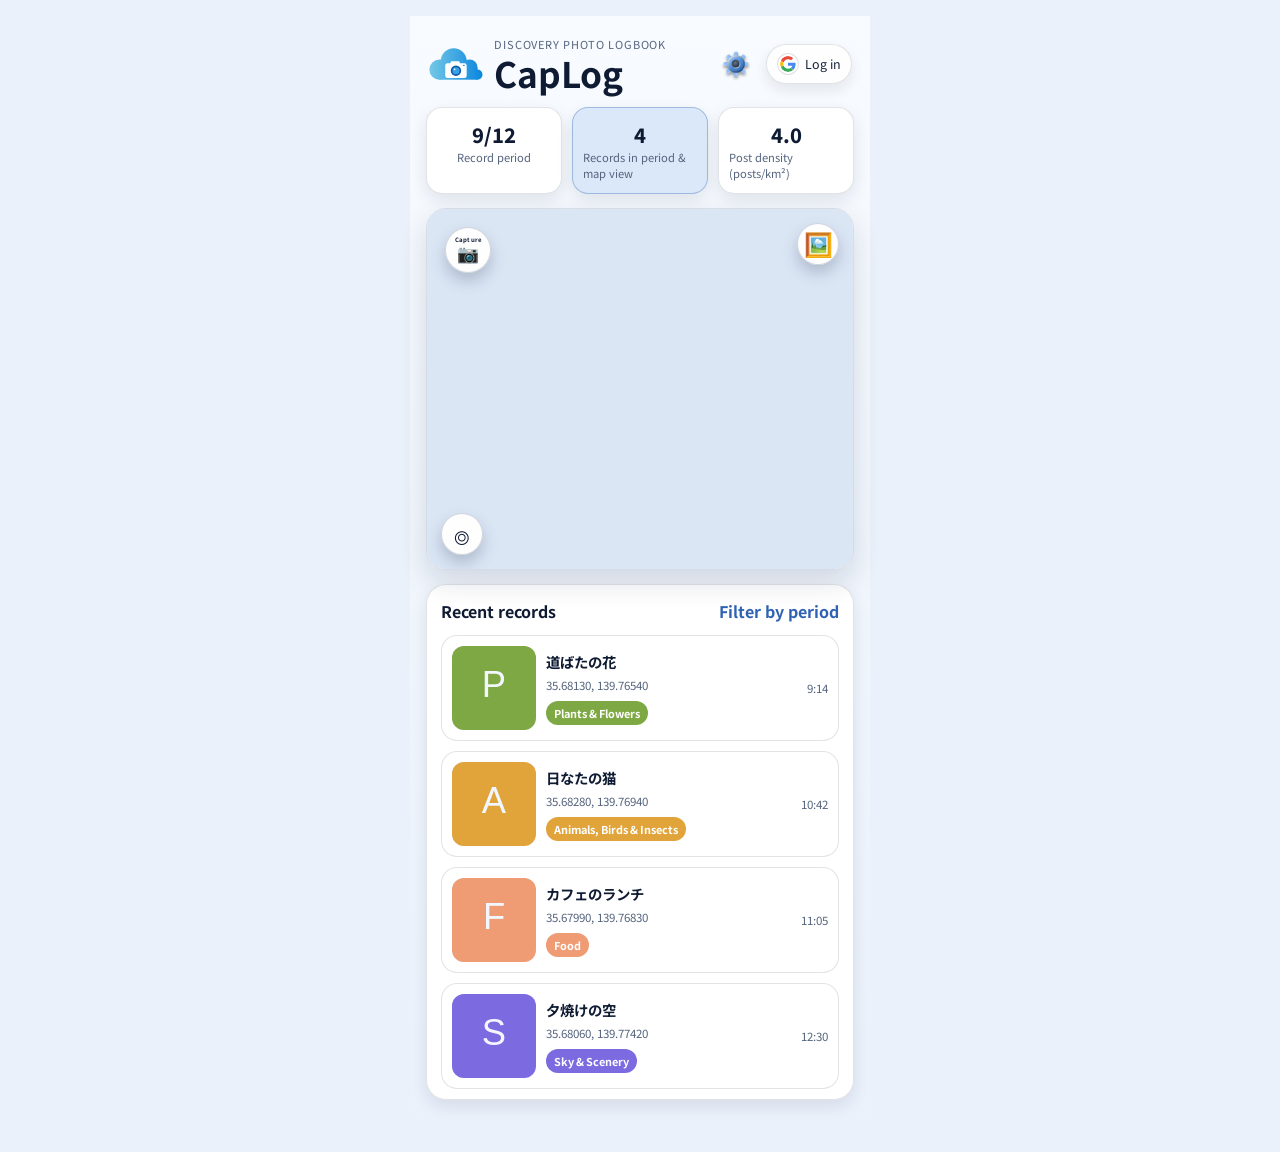
==== commit 1dd4c6ba: "Add a gradient cloud icon, move the logo into the header, and shrink the connected label - Unify the" ====
--- a/index.html
+++ b/index.html
@@ -19,7 +19,10 @@
     />
     <link rel="stylesheet" href="styles.css" />
     <link rel="manifest" href="manifest.json" />
+    <link rel="icon" href="icons/favicon.ico" sizes="48x48" />
+    <link rel="icon" type="image/svg+xml" href="icons/favicon.svg" sizes="any" />
     <link rel="icon" type="image/png" sizes="32x32" href="icons/icon-32.png" />
+    <link rel="icon" type="image/png" sizes="16x16" href="icons/icon-16.png" />
     <link rel="apple-touch-icon" href="icons/icon-180.png" />
     <meta name="theme-color" content="#0a1220" />
     <script>
@@ -49,9 +52,12 @@
   <body>
     <div class="app-shell">
       <header class="topbar">
-        <div>
-          <p class="eyebrow">発見撮影記録帳</p>
-          <h1>CapLog</h1>
+        <div class="brand">
+          <img class="brand-logo" src="icons/favicon.svg" alt="" />
+          <div class="brand-text">
+            <p class="eyebrow">発見撮影記録帳</p>
+            <h1>CapLog</h1>
+          </div>
         </div>
         <div class="topbar-actions">
           <button id="settingsButton" class="icon-button" type="button" aria-label="設定を開く" title="設定">
--- a/styles.css
+++ b/styles.css
@@ -233,6 +233,24 @@
   text-transform: uppercase;
 }
 
+.brand {
+  display: flex;
+  align-items: center;
+  gap: 10px;
+  min-width: 0;
+}
+
+/* アプリのロゴ。アプリ説明と名前の2行のかたまりの左に置く */
+.brand-logo {
+  flex: none;
+  width: 56px;
+  height: 56px;
+}
+
+.brand-text {
+  min-width: 0;
+}
+
 h1 {
   min-width: 0;
   white-space: nowrap;
@@ -261,6 +279,13 @@
   min-width: 0;
   overflow: hidden;
   text-overflow: ellipsis;
+}
+
+/* 接続中は、「Google」と「接続中」を2行の小さい文字にする */
+#googleLoginText.connected {
+  white-space: pre-line;
+  font-size: 0.64rem;
+  line-height: 1.2;
 }
 
 .google-mark {
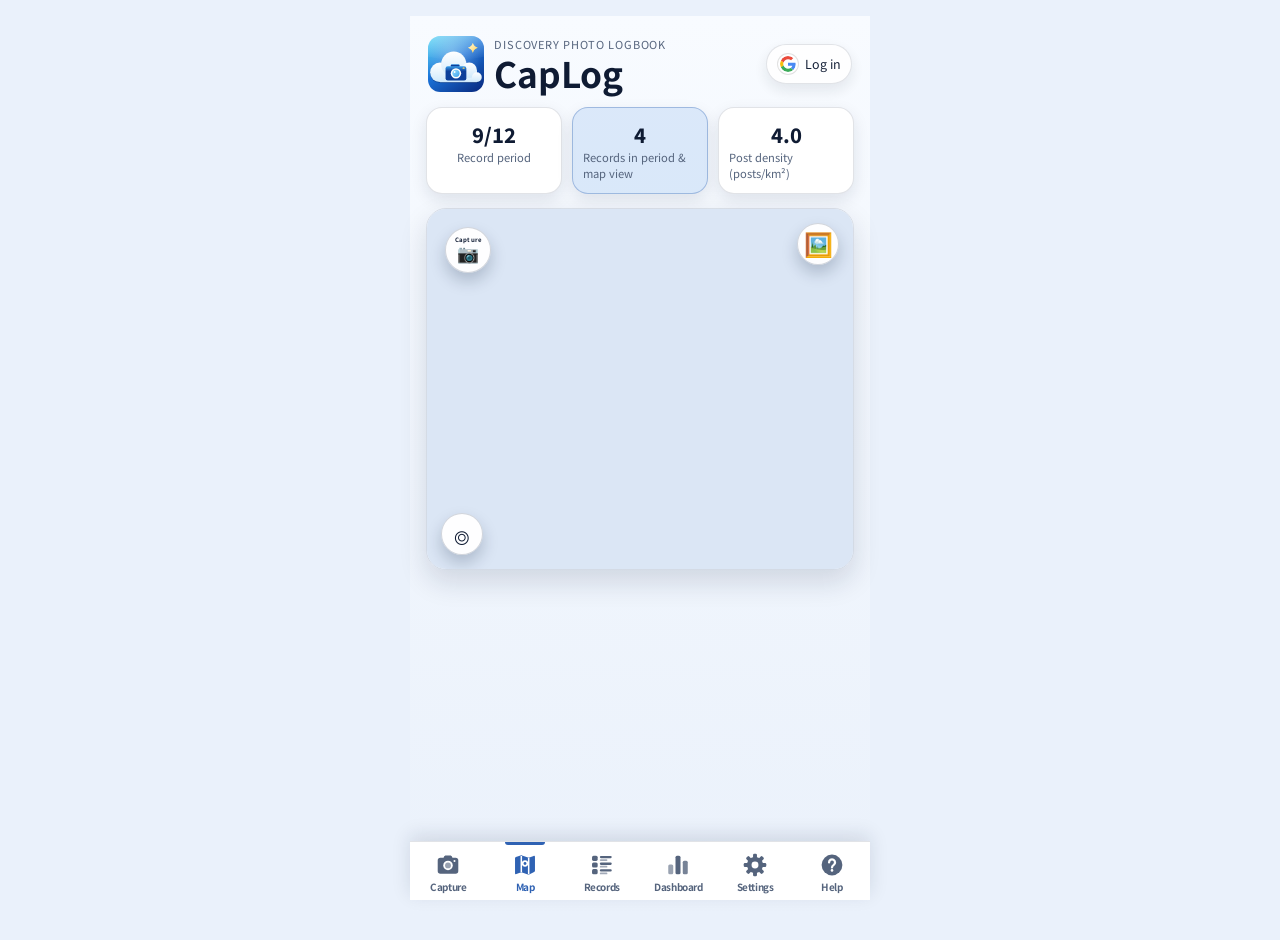
==== commit 7eb0e604: "下部ナビゲーション（撮影・記録／マップ／データ一覧／ダッシュボード／設定／ヘルプ）と広告ドックを追加 広告は読み出せない時に枠ごと消す。  Co-Authored-By: Claude Sonnet " ====
--- a/index.html
+++ b/index.html
@@ -110,7 +110,7 @@
         </div>
       </header>
 
-      <section class="summary-bar">
+      <section class="summary-bar" data-view="map">
         <button id="dateRangeButton" class="summary-item summary-button" type="button" aria-label="期間を選択">
           <span id="dateRangeValue" class="value">9/12</span>
           <span class="label">記録期間</span>
@@ -125,7 +125,7 @@
         </div>
       </section>
 
-      <section class="map-panel">
+      <section class="map-panel" data-view="map">
         <div id="map" aria-label="発見マップ"></div>
         <button id="addRecordButton" class="fab" type="button" aria-label="新しい記録を追加" title="新しい記録を追加">
           <span id="addRecordLabel" class="fab-label" aria-hidden="true">撮影</span>
@@ -140,13 +140,44 @@
         <input id="albumInput" class="hidden-file-input" type="file" accept="image/*" />
       </section>
 
-      <section class="list-panel">
+      <section class="list-panel view-hidden" data-view="list">
         <div class="section-header compact">
           <h2>最近の記録</h2>
           <button type="button" class="text-button">期間指定</button>
         </div>
         <div id="recordList" class="record-list" aria-live="polite"></div>
       </section>
+
+      <section class="capture-panel view-hidden" data-view="capture">
+        <div class="section-header compact">
+          <h2 id="captureTitle">撮影・記録</h2>
+        </div>
+        <p id="captureLead" class="capture-lead">写真を撮影、またはアルバムから選んで記録します。</p>
+        <button id="captureCameraButton" class="capture-big primary" type="button"><svg class="nav-icon" viewBox="0 0 24 24" aria-hidden="true"><path d="M8.2 4.6c.3-.9 1-1.4 1.9-1.4h3.8c.9 0 1.6.5 1.9 1.4l.3.8H19a2.5 2.5 0 0 1 2.5 2.5v9.6A2.5 2.5 0 0 1 19 20H5a2.5 2.5 0 0 1-2.5-2.5V7.9A2.5 2.5 0 0 1 5 5.4h2.9z" fill="currentColor"/><circle class="cut" cx="12" cy="12.4" r="4.4"/><circle cx="12" cy="12.4" r="2.7" fill="currentColor" opacity=".6"/><circle class="cut" cx="18" cy="8.3" r=".95"/></svg><span id="captureCameraLabel">撮影して記録</span></button>
+        <button id="captureAlbumButton" class="capture-big" type="button"><svg class="nav-icon" viewBox="0 0 24 24" aria-hidden="true"><rect x="2.8" y="4" width="18.4" height="16" rx="3" fill="currentColor"/><circle class="cut" cx="8.6" cy="9.6" r="1.9"/><path class="cut" d="M4.6 18.2l4.7-5.1 3.3 3.4 2.6-2.6 4.2 4.3z"/></svg><span id="captureAlbumLabel">アルバムから選ぶ</span></button>
+        <p id="captureHint" class="location-hint"></p>
+      </section>
+
+      <section class="dashboard-panel view-hidden" data-view="dashboard">
+        <div class="section-header compact">
+          <h2 id="dashTitle">ダッシュボード</h2>
+          <button id="dashPeriodButton" type="button" class="text-button">期間指定</button>
+        </div>
+        <p id="dashPeriodLabel" class="dash-period"></p>
+        <div id="dashStats" class="dash-stats"></div>
+        <div id="dashBody"></div>
+      </section>
+    </div>
+
+    <div id="bottomDock" class="bottom-dock">
+      <nav class="bottom-nav" id="bottomNav" aria-label="メニュー">
+        <button class="nav-item" type="button" data-tab="capture"><svg class="nav-icon" viewBox="0 0 24 24" aria-hidden="true"><path d="M8.2 4.6c.3-.9 1-1.4 1.9-1.4h3.8c.9 0 1.6.5 1.9 1.4l.3.8H19a2.5 2.5 0 0 1 2.5 2.5v9.6A2.5 2.5 0 0 1 19 20H5a2.5 2.5 0 0 1-2.5-2.5V7.9A2.5 2.5 0 0 1 5 5.4h2.9z" fill="currentColor"/><circle class="cut" cx="12" cy="12.4" r="4.4"/><circle cx="12" cy="12.4" r="2.7" fill="currentColor" opacity=".6"/><circle class="cut" cx="18" cy="8.3" r=".95"/></svg><span id="navCaptureLabel">撮影・記録</span></button>
+        <button class="nav-item active" type="button" data-tab="map" aria-current="page"><svg class="nav-icon" viewBox="0 0 24 24" aria-hidden="true"><path d="M2.8 5.8c0-.5.3-.9.8-1.1L8.6 3l6.8 2.2 4.6-1.6c.6-.2 1.2.2 1.2.9v12.9c0 .5-.3.9-.8 1.1L15.4 21l-6.8-2.2-4.6 1.6c-.6.2-1.2-.2-1.2-.9z" fill="currentColor"/><path class="cutline" d="M8.6 3.6v14.9M15.4 5.6v14.9" stroke-width="1.4"/><circle class="cut" cx="12" cy="10.6" r="2.9"/><circle cx="12" cy="10.6" r="1.3" fill="currentColor"/></svg><span id="navMapLabel">マップ</span></button>
+        <button class="nav-item" type="button" data-tab="list"><svg class="nav-icon" viewBox="0 0 24 24" aria-hidden="true"><g fill="currentColor"><rect x="2.8" y="3.4" width="5.2" height="4.8" rx="1.4"/><rect x="10" y="3.6" width="11" height="2.1" rx="1.05"/><rect x="10" y="6.6" width="7" height="1.6" rx=".8" opacity=".55"/><rect x="2.8" y="9.6" width="5.2" height="4.8" rx="1.4"/><rect x="10" y="9.8" width="11" height="2.1" rx="1.05"/><rect x="10" y="12.8" width="7" height="1.6" rx=".8" opacity=".55"/><rect x="2.8" y="15.8" width="5.2" height="4.8" rx="1.4"/><rect x="10" y="16" width="11" height="2.1" rx="1.05"/><rect x="10" y="19" width="7" height="1.6" rx=".8" opacity=".55"/></g></svg><span id="navListLabel">データ一覧</span></button>
+        <button class="nav-item" type="button" data-tab="dashboard"><svg class="nav-icon" viewBox="0 0 24 24" aria-hidden="true"><g fill="currentColor"><rect x="3" y="11.5" width="4.6" height="9" rx="1.4" opacity=".6"/><rect x="9.7" y="3.5" width="4.6" height="17" rx="1.4"/><rect x="16.4" y="8" width="4.6" height="12.5" rx="1.4" opacity=".8"/></g></svg><span id="navDashLabel">ダッシュボード</span></button>
+        <button class="nav-item" type="button" id="navSettings"><svg class="nav-icon" viewBox="0 0 24 24" aria-hidden="true"><g fill="currentColor"><rect x="10.2" y="1.6" width="3.6" height="5.4" rx="1.1"/><rect x="10.2" y="1.6" width="3.6" height="5.4" rx="1.1" transform="rotate(45 12 12)"/><rect x="10.2" y="1.6" width="3.6" height="5.4" rx="1.1" transform="rotate(90 12 12)"/><rect x="10.2" y="1.6" width="3.6" height="5.4" rx="1.1" transform="rotate(135 12 12)"/><rect x="10.2" y="1.6" width="3.6" height="5.4" rx="1.1" transform="rotate(180 12 12)"/><rect x="10.2" y="1.6" width="3.6" height="5.4" rx="1.1" transform="rotate(225 12 12)"/><rect x="10.2" y="1.6" width="3.6" height="5.4" rx="1.1" transform="rotate(270 12 12)"/><rect x="10.2" y="1.6" width="3.6" height="5.4" rx="1.1" transform="rotate(315 12 12)"/><circle cx="12" cy="12" r="7.4"/></g><circle class="cut" cx="12" cy="12" r="3.2"/></svg><span id="navSettingsLabel">設定</span></button>
+        <a class="nav-item" id="navHelp" href="help.html" target="_blank" rel="noopener"><svg class="nav-icon" viewBox="0 0 24 24" aria-hidden="true"><circle cx="12" cy="12" r="9.6" fill="currentColor"/><path class="cutline" d="M9.3 9.6a2.75 2.75 0 1 1 4.3 2.25c-.95.65-1.6 1.15-1.6 2.35" stroke-width="2.1" stroke-linecap="round"/><circle class="cut" cx="12" cy="17" r="1.2"/></svg><span id="navHelpLabel">ヘルプ</span></a>
+      </nav>
     </div>
 
     <aside id="detailSheet" class="detail-sheet hidden" aria-live="polite" aria-label="記録詳細">
@@ -246,6 +277,7 @@
         </div>
 
         <p id="accountModalEmail" class="account-email"></p>
+        <p id="accountSharedNote" class="account-shared"></p>
 
         <div class="account-actions">
           <button id="switchAccountButton" type="button" class="secondary-button">アカウントを切り替え</button>
@@ -288,6 +320,14 @@
           </div>
           <button id="closeSettingsModal" type="button" class="close-detail" aria-label="設定を閉じる">×</button>
         </div>
+
+        <a id="helpCard" class="help-card" href="help.html" target="_blank" rel="noopener">
+          <span class="help-mark" aria-hidden="true">?</span>
+          <span>
+            <strong id="helpCardTitle">使い方（ヘルプ）</strong><br />
+            <span id="helpCardSub" class="help-sub">撮影・地図・エクスポート・端末の管理などの説明</span>
+          </span>
+        </a>
 
         <section class="settings-section language-section" aria-labelledby="languageSettingsTitle">
           <div class="section-header compact">
@@ -329,6 +369,27 @@
           </label>
           <button type="submit" class="primary-button">種類を追加</button>
         </form>
+
+        <section class="settings-section export-section" aria-labelledby="exportSettingsTitle">
+          <h4 id="exportSettingsTitle">データのエクスポート</h4>
+          <p id="exportHelp" class="export-help">記録を Excel ファイル・写真・データ（JSON）にまとめて書き出します。Google Drive の CapLog フォルダーの中に書き出しごとのフォルダーを作って保存するか、この端末に ZIP でダウンロードできます。</p>
+          <div class="export-buttons">
+            <button id="exportDriveButton" type="button" class="primary-button" disabled>Google Drive に保存</button>
+            <button id="exportDeviceButton" type="button" class="secondary-button" disabled>この端末にダウンロード（ZIP）</button>
+          </div>
+          <p id="exportNote" class="export-note"></p>
+          <p id="exportStatus" class="export-status" role="status"></p>
+        </section>
+
+        <section class="settings-section devices-section" aria-labelledby="devicesSettingsTitle">
+          <h4 id="devicesSettingsTitle">登録済みの端末（最大20台）</h4>
+          <p id="devicesHelp" class="devices-help">この共有アカウントで使っている端末です。使わなくなった端末を解除すると、新しい端末を登録できます（解除した端末が保存した記録は残ります）。</p>
+          <p id="devicesNote" class="devices-note"></p>
+          <button id="devicesLoadButton" type="button" class="secondary-button" disabled>一覧を表示</button>
+          <p id="devicesCount" class="devices-count"></p>
+          <ul id="devicesList" class="devices-list"></ul>
+          <p id="devicesStatus" class="devices-status" role="status"></p>
+        </section>
 
         <section class="settings-section install-section" aria-labelledby="installSettingsTitle">
           <h4 id="installSettingsTitle">デバイスへのインストール方法</h4>
@@ -348,6 +409,10 @@
             </div>
           </div>
         </section>
+
+        <p class="privacy-link-row">
+          <a id="privacyPolicyLink" class="privacy-link" href="privacy.html">プライバシーポリシー</a>
+        </p>
       </div>
     </div>
 
@@ -358,6 +423,9 @@
       crossorigin=""
     ></script>
     <script src="https://cdn.jsdelivr.net/npm/exifr@7.1.3/dist/lite.umd.js"></script>
+    <script src="devices.js"></script>
+    <script src="export.js"></script>
+    <script src="ads.js"></script>
     <script src="app.js"></script>
   </body>
 </html>
--- a/styles.css
+++ b/styles.css
@@ -281,6 +281,30 @@
   text-overflow: ellipsis;
 }
 
+/* オンラインで Google につながっている間: 縁を緑にして、1秒周期でふわっと光らせる */
+.google-button.google-button-live {
+  border-color: #22c55e;
+  animation: live-glow 1s ease-in-out infinite;
+}
+
+@keyframes live-glow {
+  0%,
+  100% {
+    box-shadow: var(--shadow-sm), 0 0 0 0 rgba(34, 197, 94, 0.15);
+  }
+  50% {
+    box-shadow: var(--shadow-sm), 0 0 10px 3px rgba(34, 197, 94, 0.75);
+  }
+}
+
+@media (prefers-reduced-motion: reduce) {
+  /* 動きを減らす設定の端末では、点滅させず緑の縁だけにする */
+  .google-button.google-button-live {
+    animation: none;
+    box-shadow: var(--shadow-sm), 0 0 0 2px rgba(34, 197, 94, 0.5);
+  }
+}
+
 /* 接続中は、「Google」と「接続中」を2行の小さい文字にする */
 #googleLoginText.connected {
   white-space: pre-line;
@@ -1231,3 +1255,456 @@
     height: 20px;
   }
 }
+
+/* データのエクスポート（設定画面） */
+.export-section {
+  margin-top: 16px;
+}
+
+.export-section h4 {
+  margin: 0;
+  font-size: 0.95rem;
+}
+
+.export-help,
+.export-note,
+.export-status {
+  margin: 8px 0 0;
+  color: var(--muted);
+  font-size: 0.82rem;
+  overflow-wrap: anywhere;
+}
+
+.export-note:empty,
+.export-status:empty {
+  display: none;
+}
+
+.export-buttons {
+  display: flex;
+  flex-wrap: wrap;
+  gap: 8px;
+  margin-top: 10px;
+}
+
+.export-buttons button {
+  flex: 1 1 auto;
+  margin-top: 0;
+}
+
+.export-buttons button:disabled {
+  opacity: 0.55;
+  cursor: not-allowed;
+}
+
+.export-status a {
+  color: var(--green-strong);
+  font-weight: 700;
+}
+
+.export-status.error {
+  color: #c0453c;
+}
+
+/* 登録済みの端末（設定画面） */
+.devices-section {
+  margin-top: 16px;
+}
+
+.devices-section h4 {
+  margin: 0;
+  font-size: 0.95rem;
+}
+
+.devices-help,
+.devices-count,
+.devices-status,
+.account-shared {
+  margin: 8px 0 0;
+  color: var(--muted);
+  font-size: 0.82rem;
+  overflow-wrap: anywhere;
+}
+
+.devices-note {
+  margin: 8px 0 0;
+  padding: 8px 10px;
+  border-radius: 10px;
+  background: rgba(192, 69, 60, 0.14);
+  color: #c0453c;
+  font-size: 0.82rem;
+  font-weight: 700;
+}
+
+.devices-note:empty,
+.devices-status:empty,
+.devices-count:empty,
+.account-shared:empty {
+  display: none;
+}
+
+.devices-section .secondary-button {
+  margin-top: 10px;
+  width: 100%;
+}
+
+.devices-list {
+  list-style: none;
+  margin: 8px 0 0;
+  padding: 0;
+}
+
+.devices-item {
+  display: flex;
+  align-items: center;
+  justify-content: space-between;
+  gap: 10px;
+  padding: 10px 0;
+  border-top: 1px solid var(--line);
+}
+
+.devices-info {
+  min-width: 0;
+}
+
+.devices-name {
+  font-weight: 700;
+  font-size: 0.9rem;
+}
+
+.devices-sub {
+  color: var(--muted);
+  font-size: 0.75rem;
+  overflow-wrap: anywhere;
+}
+
+.devices-badge {
+  display: inline-block;
+  margin-left: 4px;
+  padding: 1px 8px;
+  border-radius: 999px;
+  background: var(--panel-strong);
+  color: var(--muted);
+  font-size: 0.7rem;
+  font-weight: 700;
+}
+
+.devices-badge.warn {
+  background: rgba(192, 69, 60, 0.18);
+  color: #c0453c;
+}
+
+.devices-remove {
+  flex: none;
+  padding: 6px 12px;
+  border: 1px solid #c0453c;
+  border-radius: 10px;
+  background: transparent;
+  color: #c0453c;
+  font-weight: 700;
+  cursor: pointer;
+}
+
+.devices-status.error {
+  color: #c0453c;
+}
+
+/* 設定画面の先頭の、ヘルプへのリンク */
+.help-card {
+  display: flex;
+  align-items: center;
+  gap: 12px;
+  margin-top: 12px;
+  padding: 12px 14px;
+  border: 1px solid var(--line);
+  border-radius: 14px;
+  background: var(--panel-strong);
+  color: var(--text);
+  text-decoration: none;
+}
+
+.help-mark {
+  flex: none;
+  display: inline-flex;
+  align-items: center;
+  justify-content: center;
+  width: 32px;
+  height: 32px;
+  border-radius: 50%;
+  background: linear-gradient(135deg, var(--green), var(--green-strong));
+  color: #fff;
+  font-weight: 800;
+}
+
+.help-sub {
+  color: var(--muted);
+  font-size: 0.78rem;
+}
+
+/* 画面の下の広告（ads.js に AdSense の ID を入れた時だけ表示される） */
+.ad-banner {
+  margin-top: auto;
+  min-height: 50px;
+  max-height: 100px;
+  text-align: center;
+  overflow: hidden;
+}
+
+.ad-banner ins {
+  display: block;
+  max-height: 100px;
+}
+
+.privacy-link-row {
+  margin: 16px 0 0;
+  text-align: center;
+}
+
+.privacy-link {
+  color: var(--muted);
+  font-size: 0.75rem;
+}
+
+/* 下のナビゲーション（広告 + ボタン 5 つ）。広告は、表示される時だけ場所を取る */
+.view-hidden {
+  display: none !important;
+}
+
+.app-shell {
+  padding-bottom: calc(var(--dock-h, 64px) + 16px);
+}
+
+.bottom-dock {
+  --dock-bg: var(--surface);
+  position: fixed;
+  left: 50%;
+  bottom: 0;
+  transform: translateX(-50%);
+  width: min(100%, 460px);
+  z-index: 1050;
+  background: var(--dock-bg);
+  border-top: 1px solid var(--line);
+  box-shadow: 0 -6px 18px rgba(15, 30, 60, 0.12);
+  padding-bottom: env(safe-area-inset-bottom);
+}
+
+.bottom-dock .ad-banner {
+  margin: 0;
+  min-height: 0;
+  border-bottom: 1px solid var(--line);
+}
+
+.bottom-dock .ad-banner:not(:has(ins[data-ad-status="filled"])) {
+  border-bottom: 0;
+}
+
+.ad-banner ins[data-ad-status="unfilled"] {
+  display: none !important;
+}
+
+.bottom-nav {
+  display: grid;
+  grid-template-columns: repeat(6, minmax(0, 1fr));
+}
+
+.nav-item {
+  position: relative;
+  appearance: none;
+  border: 0;
+  background: transparent;
+  color: var(--muted);
+  display: flex;
+  flex-direction: column;
+  align-items: center;
+  justify-content: center;
+  gap: 3px;
+  min-height: 58px;
+  padding: 8px 1px 6px;
+  font-size: clamp(0.54rem, 2.5vw, 0.62rem);
+  font-weight: 700;
+  letter-spacing: -0.04em;
+  line-height: 1.2;
+  text-decoration: none;
+  white-space: nowrap;
+  cursor: pointer;
+  -webkit-tap-highlight-color: transparent;
+}
+
+.nav-item .nav-icon {
+  width: 26px;
+  height: 26px;
+}
+
+.nav-icon .cut {
+  fill: var(--dock-bg);
+}
+
+.nav-icon .cutline {
+  fill: none;
+  stroke: var(--dock-bg);
+}
+
+.nav-item.active {
+  color: var(--link);
+}
+
+.nav-item.active::before {
+  content: "";
+  position: absolute;
+  top: 0;
+  left: 24%;
+  right: 24%;
+  height: 3px;
+  border-radius: 0 0 3px 3px;
+  background: var(--link);
+}
+
+.nav-item:focus-visible {
+  outline: 2px solid var(--link);
+  outline-offset: -2px;
+}
+
+/* ナビの「設定」があるので、上のバーの歯車は隠す */
+.topbar-actions #settingsButton {
+  display: none;
+}
+
+/* 撮影・記録 */
+.capture-panel {
+  background: var(--surface-glass);
+  border: 1px solid var(--line);
+  border-radius: var(--panel-radius);
+  padding: 14px 14px 16px;
+  box-shadow: var(--shadow-sm);
+}
+
+.capture-lead {
+  margin: 0 0 14px;
+  font-size: 0.85rem;
+  color: var(--muted);
+}
+
+.capture-big {
+  display: flex;
+  align-items: center;
+  justify-content: center;
+  gap: 10px;
+  width: 100%;
+  margin-bottom: 10px;
+  padding: 18px 14px;
+  border: 1px solid var(--line);
+  border-radius: 16px;
+  background: var(--panel);
+  color: var(--text);
+  font-size: 1.05rem;
+  font-weight: 800;
+  box-shadow: var(--shadow-sm);
+  cursor: pointer;
+}
+
+.capture-big.primary {
+  border-color: transparent;
+  background: linear-gradient(135deg, var(--green) 0%, var(--green-strong) 100%);
+  color: #ffffff;
+}
+
+.capture-big .nav-icon {
+  width: 30px;
+  height: 30px;
+}
+
+.capture-big .cut {
+  fill: var(--panel);
+}
+
+.capture-big.primary .cut {
+  fill: var(--green-strong);
+}
+
+/* ダッシュボード */
+.dashboard-panel {
+  background: var(--surface-glass);
+  border: 1px solid var(--line);
+  border-radius: var(--panel-radius);
+  padding: 14px 14px 16px;
+  box-shadow: var(--shadow-sm);
+}
+
+.dash-period {
+  margin: -2px 0 12px;
+  font-size: 0.78rem;
+  color: var(--muted);
+}
+
+.dash-stats {
+  display: grid;
+  grid-template-columns: repeat(2, minmax(0, 1fr));
+  gap: 10px;
+}
+
+.dash-stat {
+  background: var(--panel);
+  border: 1px solid var(--line);
+  border-radius: 16px;
+  padding: 12px 10px;
+  display: flex;
+  flex-direction: column;
+  align-items: center;
+  box-shadow: var(--shadow-sm);
+}
+
+.dash-heading {
+  margin: 18px 0 8px;
+  font-size: 0.9rem;
+}
+
+.dash-row {
+  display: grid;
+  grid-template-columns: minmax(0, 110px) minmax(0, 1fr) 30px;
+  align-items: center;
+  gap: 8px;
+  margin-bottom: 7px;
+  font-size: 0.8rem;
+}
+
+.dash-name {
+  display: flex;
+  align-items: center;
+  gap: 6px;
+  min-width: 0;
+  overflow: hidden;
+  text-overflow: ellipsis;
+  white-space: nowrap;
+}
+
+.dash-name i {
+  flex: none;
+  width: 10px;
+  height: 10px;
+  border-radius: 50%;
+}
+
+.dash-bar {
+  height: 10px;
+  border-radius: 5px;
+  background: var(--panel-strong);
+  overflow: hidden;
+}
+
+.dash-bar > span {
+  display: block;
+  height: 100%;
+  border-radius: 5px;
+}
+
+.dash-count {
+  text-align: right;
+  font-weight: 700;
+}
+
+.dash-empty {
+  margin: 18px 0 4px;
+  text-align: center;
+  color: var(--muted);
+  font-size: 0.85rem;
+}
